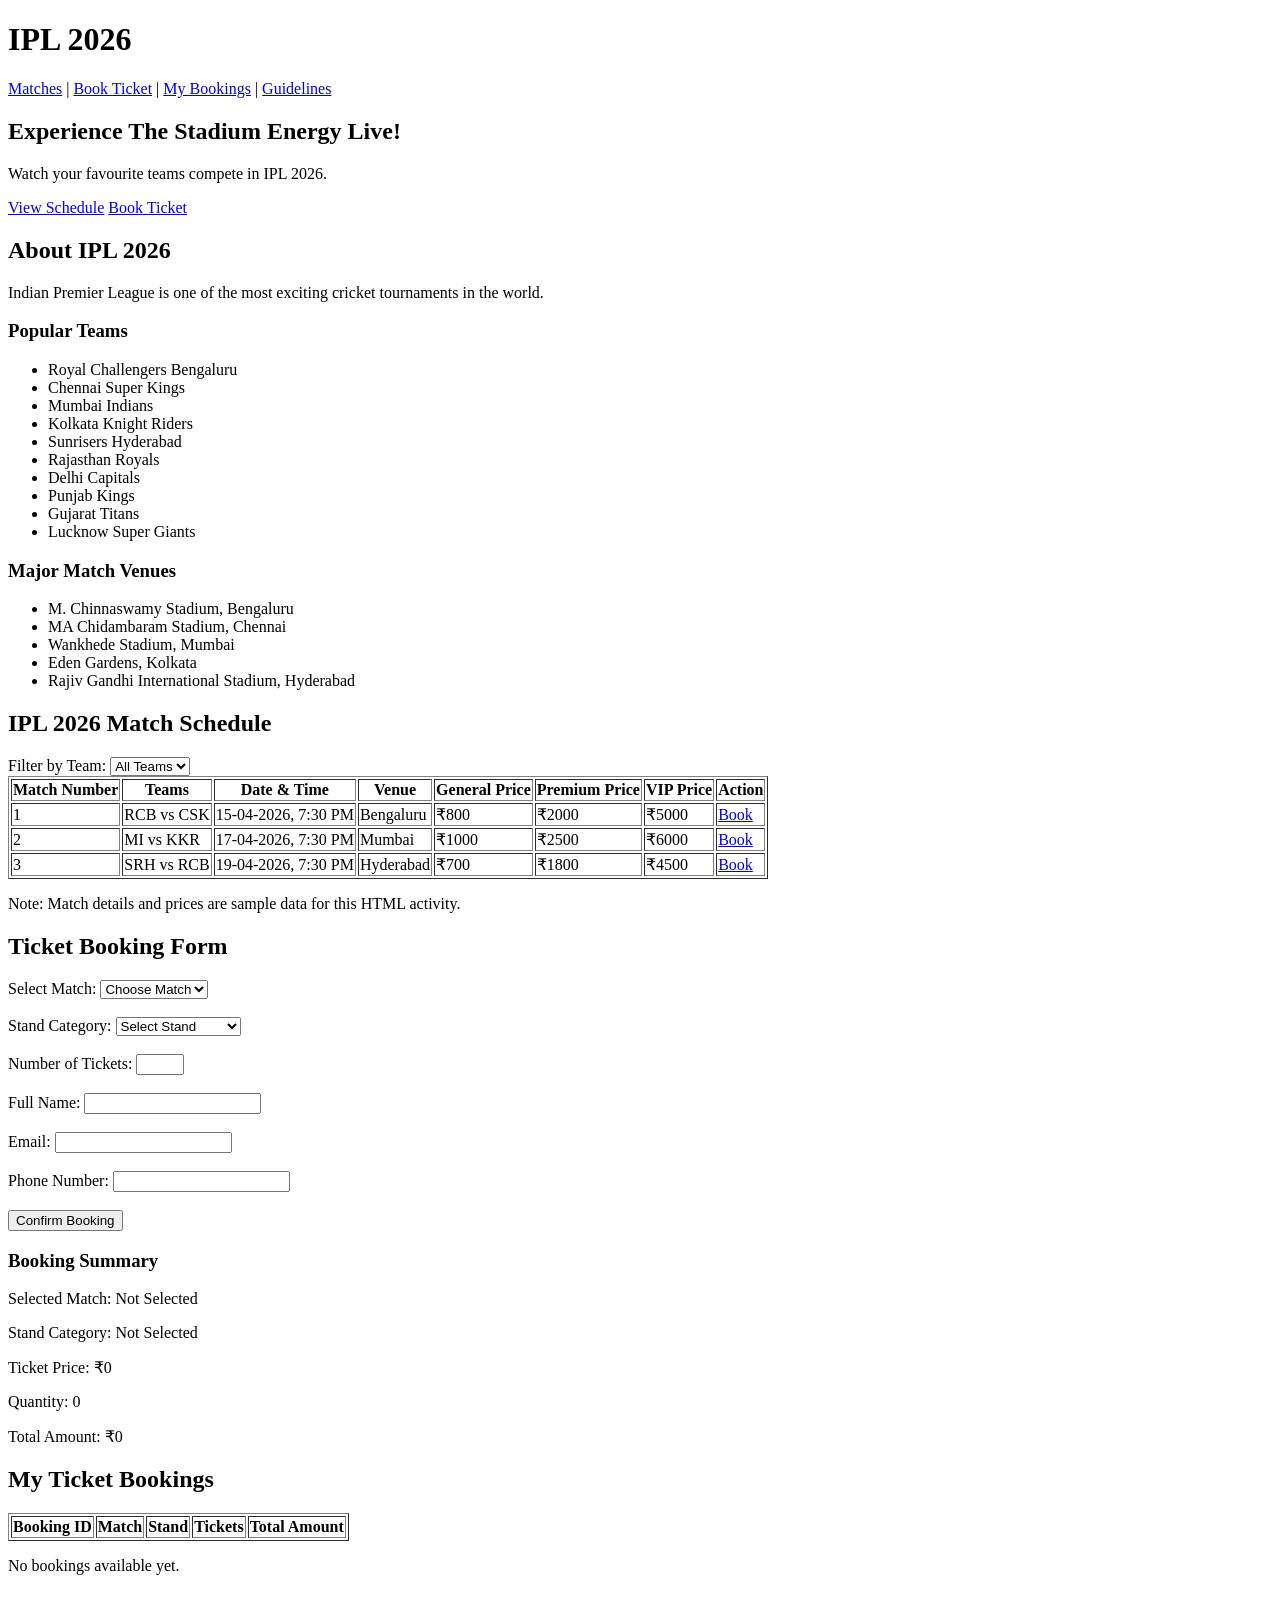
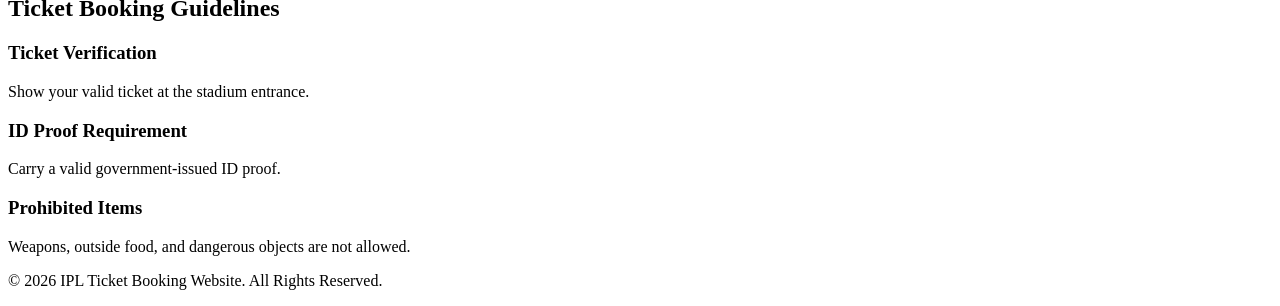
==== index.html @ e8938f7d "Initial commit" ====
<!DOCTYPE html>
<html lang="en">
<head>
    <meta charset="UTF-8">
    <meta name="viewport" content="width=device-width, initial-scale=1.0">
    <title>IPL 2026 Ticket Booking</title>
</head>

<body>

    <!-- Navigation Bar -->
    <header>
        <h1>IPL 2026</h1>
        <nav>
            <a href="#matches">Matches</a> |
            <a href="#booking">Book Ticket</a> |
            <a href="#mybookings">My Bookings</a> |
            <a href="#guidelines">Guidelines</a>
        </nav>
    </header>

    <main>

        <!-- Hero Section -->
        <section id="home">
            <h2>Experience The Stadium Energy Live!</h2>
            <p>Watch your favourite teams compete in IPL 2026.</p>
            <a href="#matches">View Schedule</a>
            <a href="#booking">Book Ticket</a>
        </section>

        <!-- About IPL -->
        <section id="about">
            <h2>About IPL 2026</h2>
            <p>
                Indian Premier League is one of the most exciting
                cricket tournaments in the world.
            </p>

            <h3>Popular Teams</h3>
            <ul>
                <li>Royal Challengers Bengaluru</li>
                <li>Chennai Super Kings</li>
                <li>Mumbai Indians</li>
                <li>Kolkata Knight Riders</li>
                <li>Sunrisers Hyderabad</li>
                <li>Rajasthan Royals</li>
                <li>Delhi Capitals</li>
                <li>Punjab Kings</li>
                <li>Gujarat Titans</li>
                <li>Lucknow Super Giants</li>
            </ul>

            <h3>Major Match Venues</h3>
            <ul>
                <li>M. Chinnaswamy Stadium, Bengaluru</li>
                <li>MA Chidambaram Stadium, Chennai</li>
                <li>Wankhede Stadium, Mumbai</li>
                <li>Eden Gardens, Kolkata</li>
                <li>Rajiv Gandhi International Stadium, Hyderabad</li>
            </ul>
        </section>

        <!-- Match Schedule -->
        <section id="matches">
            <h2>IPL 2026 Match Schedule</h2>

            <label for="teamFilter">Filter by Team:</label>
            <select id="teamFilter">
                <option value="">All Teams</option>
                <option>RCB</option>
                <option>CSK</option>
                <option>MI</option>
                <option>KKR</option>
                <option>SRH</option>
            </select>

            <table border="1">
                <thead>
                    <tr>
                        <th>Match Number</th>
                        <th>Teams</th>
                        <th>Date & Time</th>
                        <th>Venue</th>
                        <th>General Price</th>
                        <th>Premium Price</th>
                        <th>VIP Price</th>
                        <th>Action</th>
                    </tr>
                </thead>

                <tbody>
                    <tr>
                        <td>1</td>
                        <td>RCB vs CSK</td>
                        <td>15-04-2026, 7:30 PM</td>
                        <td>Bengaluru</td>
                        <td>₹800</td>
                        <td>₹2000</td>
                        <td>₹5000</td>
                        <td><a href="#booking">Book</a></td>
                    </tr>

                    <tr>
                        <td>2</td>
                        <td>MI vs KKR</td>
                        <td>17-04-2026, 7:30 PM</td>
                        <td>Mumbai</td>
                        <td>₹1000</td>
                        <td>₹2500</td>
                        <td>₹6000</td>
                        <td><a href="#booking">Book</a></td>
                    </tr>

                    <tr>
                        <td>3</td>
                        <td>SRH vs RCB</td>
                        <td>19-04-2026, 7:30 PM</td>
                        <td>Hyderabad</td>
                        <td>₹700</td>
                        <td>₹1800</td>
                        <td>₹4500</td>
                        <td><a href="#booking">Book</a></td>
                    </tr>
                </tbody>
            </table>

            <p>Note: Match details and prices are sample data for this HTML activity.</p>
        </section>

        <!-- Ticket Booking -->
        <section id="booking">
            <h2>Ticket Booking Form</h2>

            <form action="#" method="post">

                <label for="match">Select Match:</label>
                <select id="match" name="match" required>
                    <option value="">Choose Match</option>
                    <option>RCB vs CSK</option>
                    <option>MI vs KKR</option>
                    <option>SRH vs RCB</option>
                </select>
                <br><br>

                <label for="stand">Stand Category:</label>
                <select id="stand" name="stand" required>
                    <option value="">Select Stand</option>
                    <option>General - ₹800</option>
                    <option>Premium - ₹2000</option>
                    <option>VIP - ₹5000</option>
                </select>
                <br><br>

                <label for="quantity">Number of Tickets:</label>
                <input type="number" id="quantity" name="quantity"
                       min="1" max="10" required>
                <br><br>

                <label for="name">Full Name:</label>
                <input type="text" id="name" name="name" required>
                <br><br>

                <label for="email">Email:</label>
                <input type="email" id="email" name="email" required>
                <br><br>

                <label for="phone">Phone Number:</label>
                <input type="tel" id="phone" name="phone"
                       pattern="[0-9]{10}" required>
                <br><br>

                <button type="submit">Confirm Booking</button>
            </form>

            <!-- Booking Summary -->
            <aside>
                <h3>Booking Summary</h3>
                <p>Selected Match: Not Selected</p>
                <p>Stand Category: Not Selected</p>
                <p>Ticket Price: ₹0</p>
                <p>Quantity: 0</p>
                <p>Total Amount: ₹0</p>
            </aside>
        </section>

        <!-- My Bookings -->
        <section id="mybookings">
            <h2>My Ticket Bookings</h2>

            <table border="1">
                <thead>
                    <tr>
                        <th>Booking ID</th>
                        <th>Match</th>
                        <th>Stand</th>
                        <th>Tickets</th>
                        <th>Total Amount</th>
                    </tr>
                </thead>

                <tbody>
                    <!-- Future booking records -->
                </tbody>
            </table>

            <p>No bookings available yet.</p>
        </section>

        <!-- Guidelines -->
        <section id="guidelines">
            <h2>Ticket Booking Guidelines</h2>

            <article>
                <h3>Ticket Verification</h3>
                <p>Show your valid ticket at the stadium entrance.</p>
            </article>

            <article>
                <h3>ID Proof Requirement</h3>
                <p>Carry a valid government-issued ID proof.</p>
            </article>

            <article>
                <h3>Prohibited Items</h3>
                <p>Weapons, outside food, and dangerous objects are not allowed.</p>
            </article>
        </section>

    </main>

    <!-- Footer -->
    <footer>
        <p>&copy; 2026 IPL Ticket Booking Website. All Rights Reserved.</p>
    </footer>

</body>
</html>
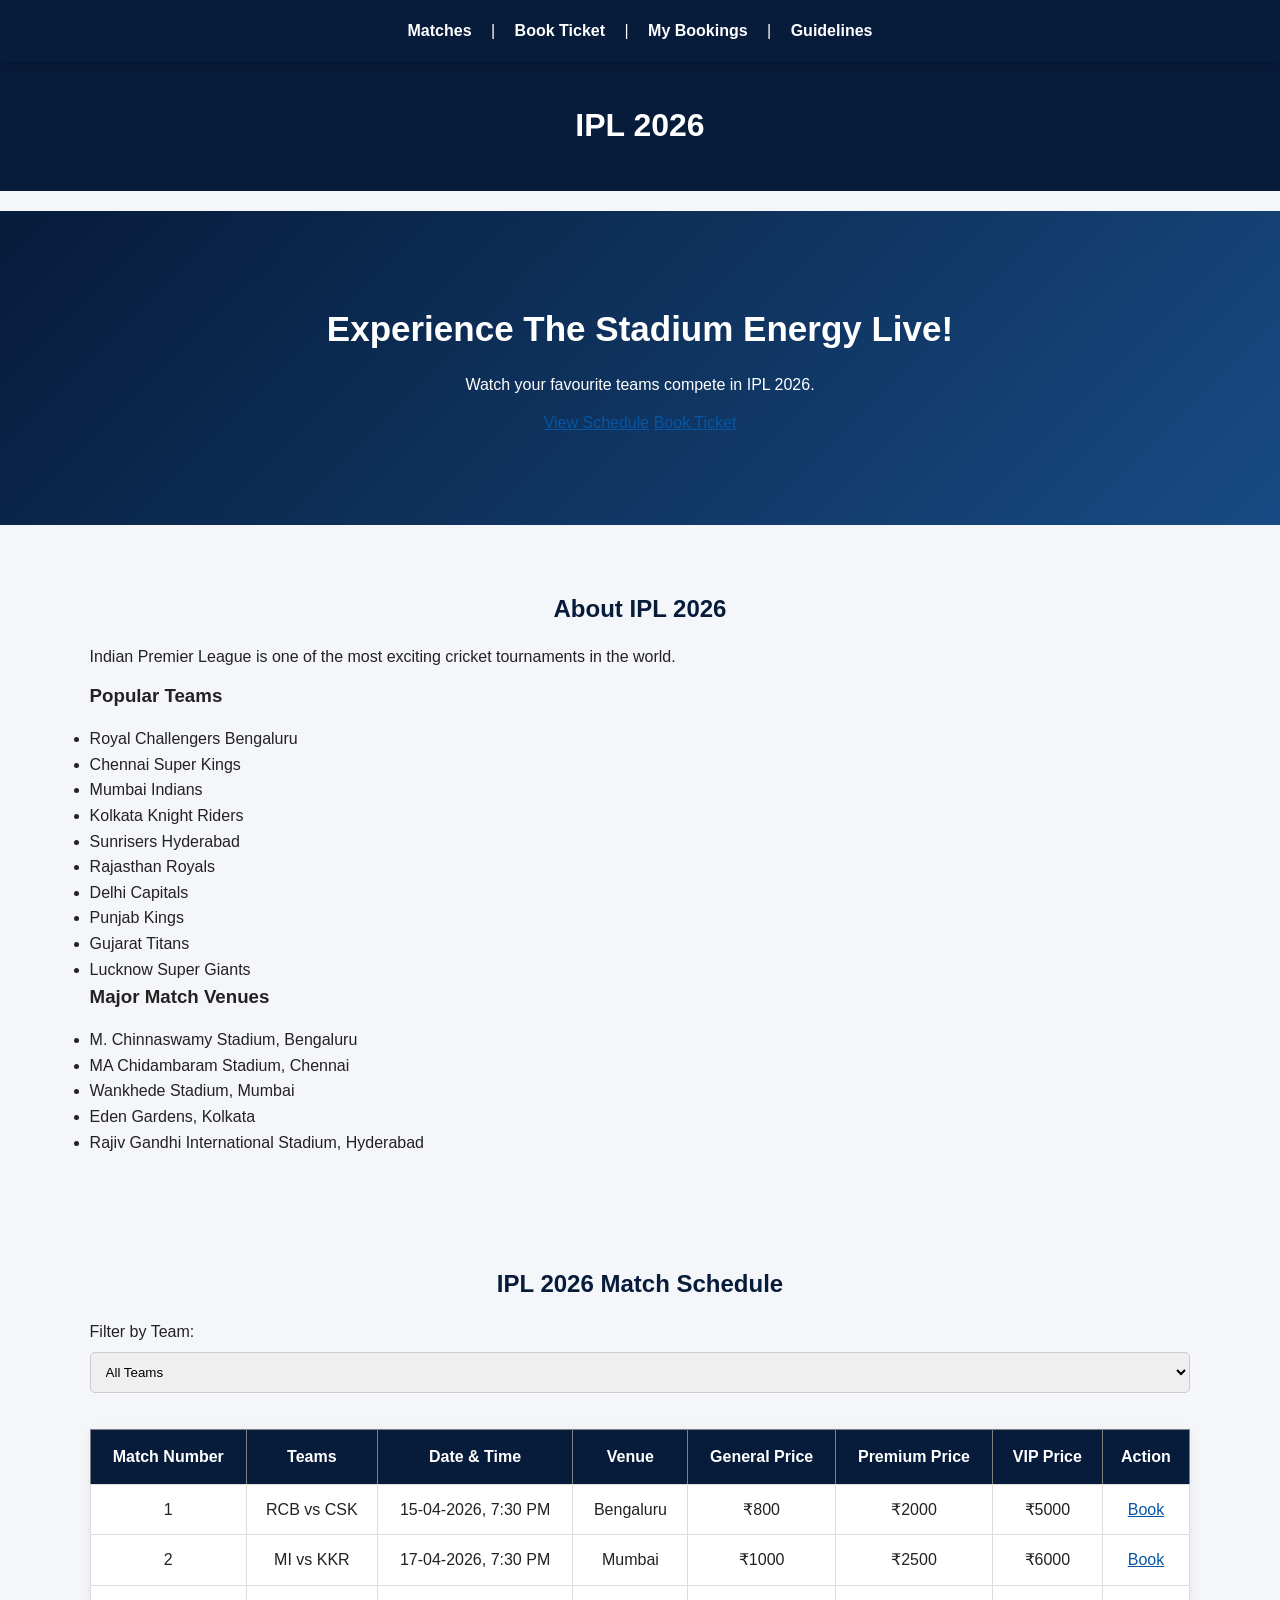
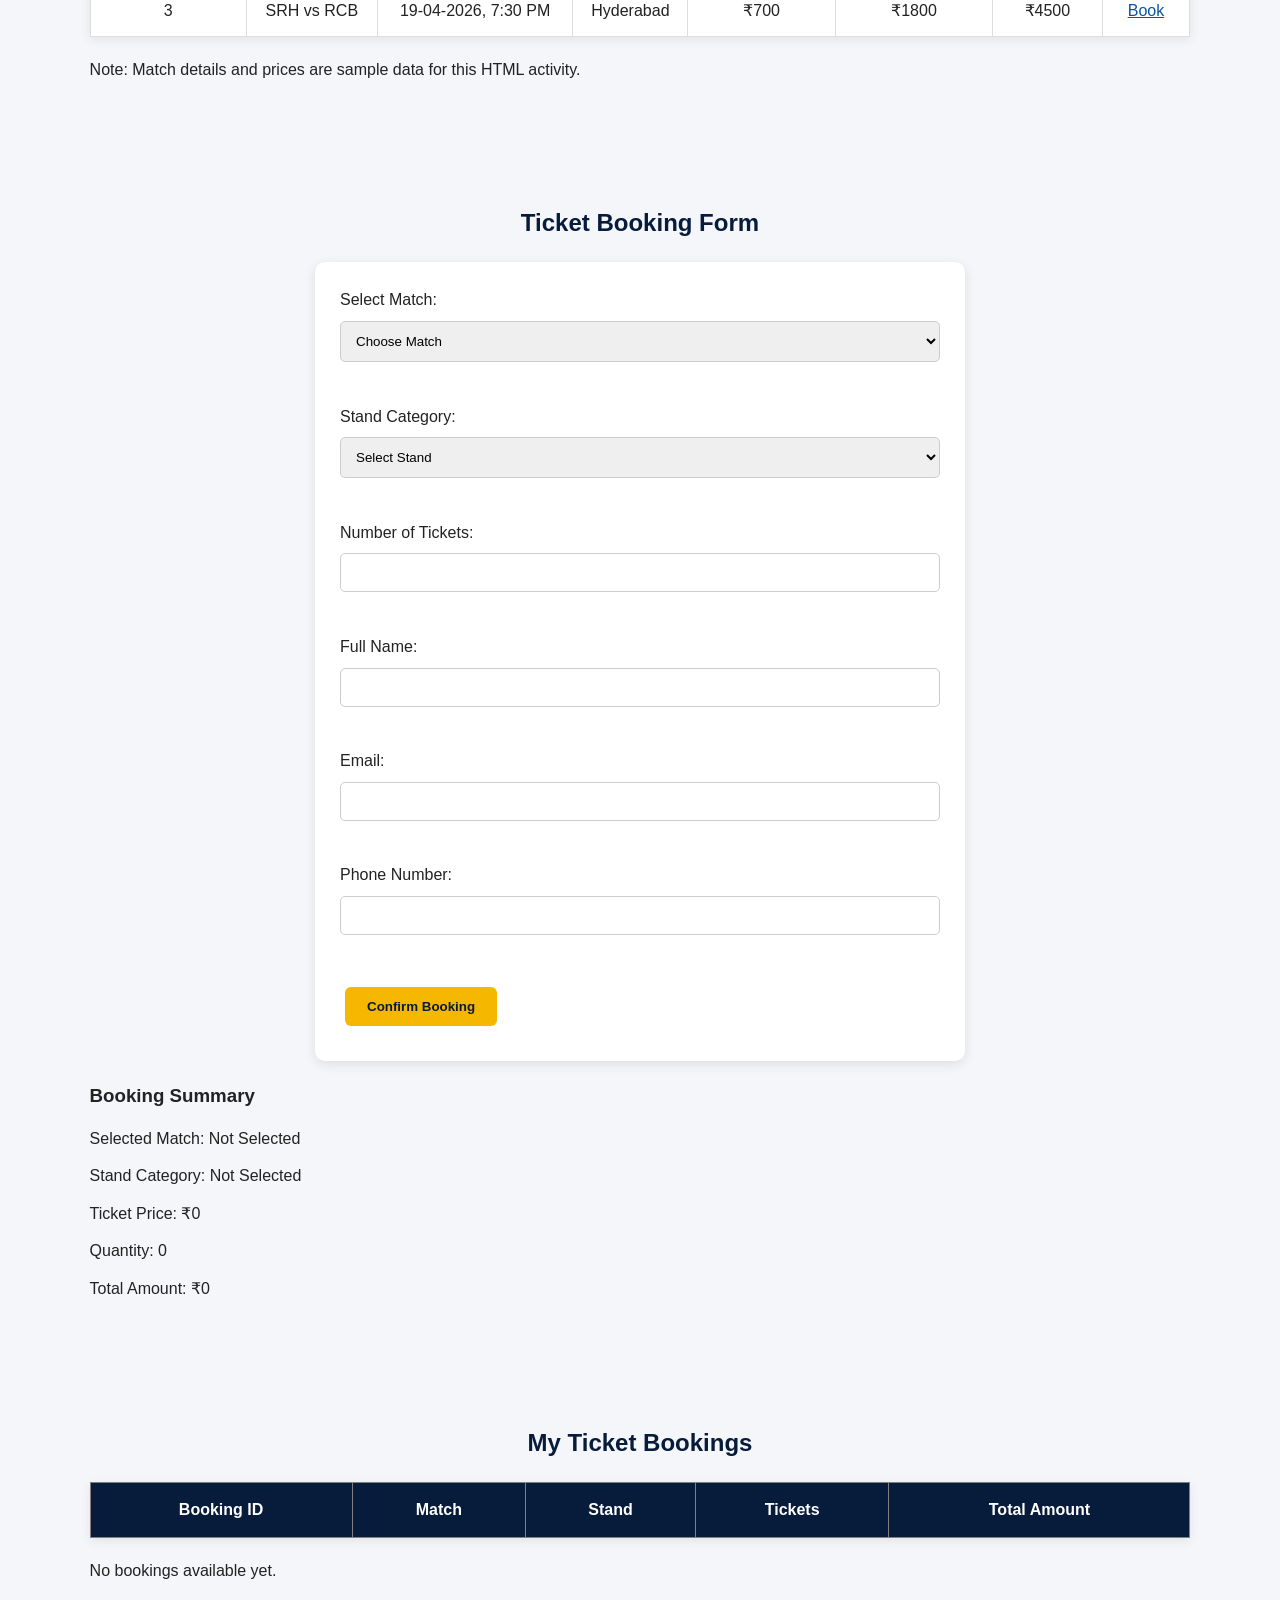
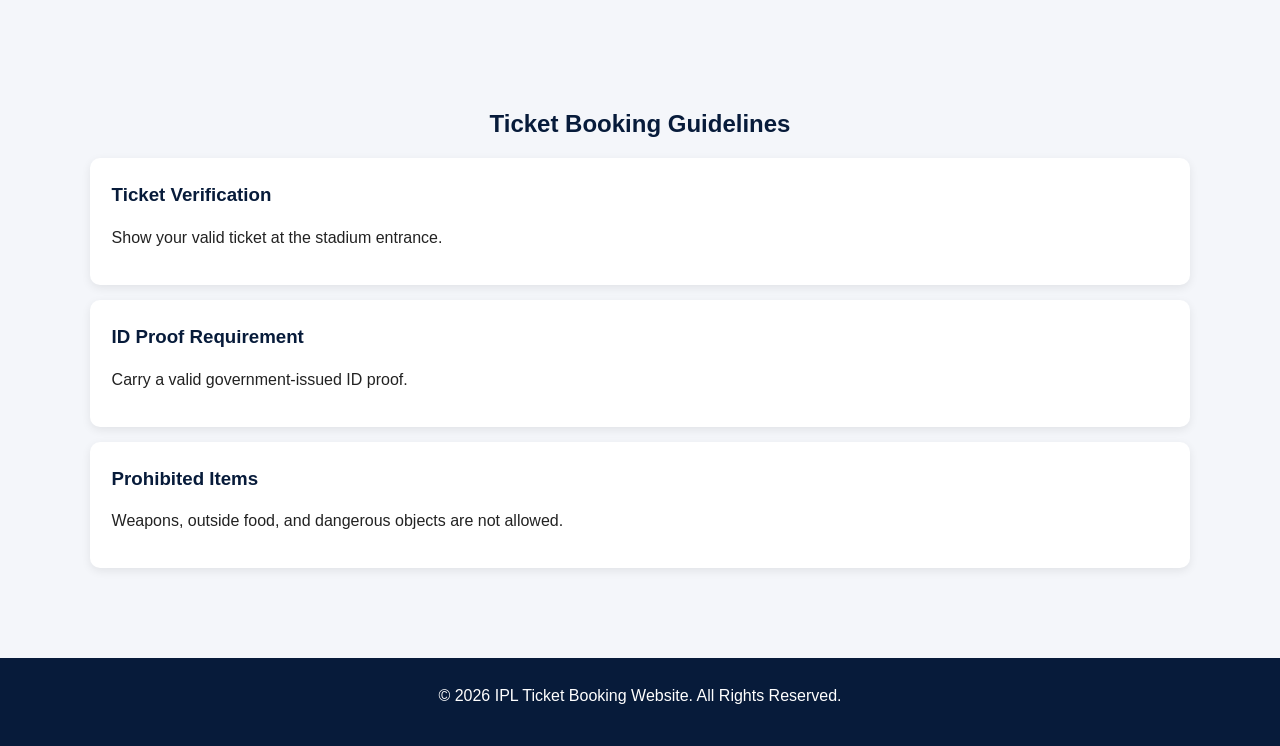
==== commit b7d42260: "Updated IPL ticket booking website" ====
--- a/index.html
+++ b/index.html
@@ -4,9 +4,11 @@
     <meta charset="UTF-8">
     <meta name="viewport" content="width=device-width, initial-scale=1.0">
     <title>IPL 2026 Ticket Booking</title>
+    <link rel="stylesheet" href="styles.css">
 </head>
 
 <body>
+    
 
     <!-- Navigation Bar -->
     <header>
--- a/styles.css
+++ b/styles.css
@@ -0,0 +1,443 @@
+:root {
+    --primary: #071b3a;
+    --accent: #f5b700;
+    --background: #f4f6fa;
+    --text: #222222;
+    --white: #ffffff;
+}
+
+* {
+    margin: 0;
+    padding: 0;
+    box-sizing: border-box;
+}
+
+html {
+    scroll-behavior: smooth;
+    scroll-padding-top: 80px;
+}
+
+body {
+    font-family: Arial, sans-serif;
+    background-color: var(--background);
+    color: var(--text);
+    line-height: 1.6;
+}
+
+/* Navigation bar */
+nav {
+    position: fixed;
+    top: 0;
+    left: 0;
+    width: 100%;
+    background-color: var(--primary);
+    padding: 18px;
+    text-align: center;
+    z-index: 1000;
+    box-shadow: 0 3px 10px rgba(0, 0, 0, 0.2);
+}
+
+nav a {
+    color: var(--white);
+    text-decoration: none;
+    margin: 0 15px;
+    font-weight: bold;
+}
+
+nav a:hover {
+    color: var(--accent);
+}
+
+/* Header */
+header {
+    background-color: var(--primary);
+    color: var(--white);
+    text-align: center;
+    padding: 100px 20px 25px;
+}
+
+/* Main sections */
+section {
+    padding: 45px 7%;
+    margin: 20px auto;
+}
+
+h1, h2, h3 {
+    margin-bottom: 15px;
+}
+
+h2 {
+    color: var(--primary);
+    text-align: center;
+}
+
+p {
+    margin-bottom: 12px;
+}
+
+/* Hero banner */
+section:first-of-type {
+    background: linear-gradient(135deg, #071b3a, #174b83);
+    color: var(--white);
+    text-align: center;
+    padding: 90px 20px;
+}
+
+section:first-of-type h1,
+section:first-of-type h2 {
+    color: var(--white);
+    font-size: 35px;
+}
+
+/* Buttons */
+button {
+    background-color: var(--accent);
+    color: var(--primary);
+    border: none;
+    padding: 12px 22px;
+    margin: 10px 5px;
+    border-radius: 6px;
+    cursor: pointer;
+    font-weight: bold;
+}
+
+button:hover {
+    background-color: #e09f00;
+}
+
+a {
+    color: #0756a3;
+}
+
+a:hover {
+    color: #d18b00;
+}
+
+/* Tables */
+table {
+    width: 100%;
+    border-collapse: collapse;
+    margin: 20px 0;
+    background-color: var(--white);
+    box-shadow: 0 3px 10px rgba(0, 0, 0, 0.08);
+}
+
+th {
+    background-color: var(--primary);
+    color: var(--white);
+    padding: 14px;
+}
+
+td {
+    padding: 12px;
+    text-align: center;
+    border: 1px solid #dddddd;
+}
+
+tr:hover {
+    background-color: #fff4d0;
+}
+
+/* Forms */
+form {
+    background-color: var(--white);
+    padding: 25px;
+    border-radius: 10px;
+    max-width: 650px;
+    margin: 20px auto;
+    box-shadow: 0 3px 12px rgba(0, 0, 0, 0.1);
+}
+
+fieldset {
+    border: 1px solid #cccccc;
+    border-radius: 8px;
+    padding: 20px;
+}
+
+legend {
+    color: var(--primary);
+    font-weight: bold;
+    padding: 5px;
+}
+
+input, select {
+    width: 100%;
+    padding: 11px;
+    margin: 8px 0 16px;
+    border: 1px solid #cccccc;
+    border-radius: 5px;
+}
+
+/* Cards and articles */
+article {
+    background-color: var(--white);
+    padding: 22px;
+    margin: 15px 0;
+    border-radius: 10px;
+    box-shadow: 0 3px 10px rgba(0, 0, 0, 0.08);
+}
+
+article h3 {
+    color: var(--primary);
+}
+
+/* Footer */
+footer {
+    background-color: var(--primary);
+    color: var(--white);
+    text-align: center;
+    padding: 25px;
+    margin-top: 30px;
+}
+
+/* Mobile responsive design */
+@media (max-width: 768px) {
+    nav {
+        padding: 12px 5px;
+    }
+
+    nav a {
+        display: inline-block;
+        margin: 5px;
+        font-size: 13px;
+    }
+
+    section {
+        padding: 30px 5%;
+    }
+
+    table {
+        font-size: 12px;
+    }
+
+    th, td {
+        padding: 7px;
+    }
+
+    section:first-of-type h1,
+    section:first-of-type h2 {
+        font-size: 25px;
+    }
+}
+
+/* IPL ticket booking page */
+.booking-page {
+    min-height: 100vh;
+    background: #ffffff;
+}
+
+.booking-header {
+    height: 76px;
+    margin: 0;
+    padding: 0 86px;
+    display: flex;
+    align-items: center;
+    justify-content: space-between;
+    background: linear-gradient(90deg, #111e47 0%, #2a2452 58%, #722c54 100%);
+    color: #ffffff;
+}
+
+.booking-header h1 {
+    margin: 0;
+    font-size: 19px;
+    line-height: 1;
+}
+
+.booking-header nav {
+    position: static;
+    width: auto;
+    padding: 0;
+    background: none;
+    box-shadow: none;
+    display: flex;
+    align-items: center;
+    gap: 30px;
+}
+
+.booking-header nav a {
+    margin: 0;
+    font-size: 14px;
+}
+
+.booking-header nav a.active {
+    color: #ffffff;
+}
+
+.booking-layout {
+    width: 1024px;
+    max-width: calc(100% - 40px);
+    margin: 0 auto;
+    padding: 30px 0 60px;
+    display: grid;
+    grid-template-columns: 520px 468px;
+    gap: 36px;
+    align-items: start;
+}
+
+.booking-card,
+.summary-card {
+    border: 1px solid #eeeeee;
+    border-radius: 4px;
+    background: #ffffff;
+    box-shadow: 0 1px 5px rgba(0, 0, 0, 0.04);
+}
+
+.booking-page .booking-card {
+    margin: 0;
+    padding: 0;
+    background: #ffffff;
+    color: var(--text);
+    text-align: left;
+}
+
+.booking-card form {
+    max-width: none;
+    margin: 0;
+    padding: 18px 25px 12px;
+    border-radius: 4px;
+    box-shadow: none;
+}
+
+.booking-card .filter-team {
+    margin-bottom: 20px;
+}
+
+.booking-card label,
+.booking-card .filter-team label {
+    display: block;
+    margin: 0 0 3px;
+    color: #6a2c91;
+    font-size: 13px;
+    font-weight: 700;
+}
+
+.booking-card h3 {
+    margin: 0 0 10px;
+    color: #6a2c91;
+    font-size: 13px;
+}
+
+.booking-card input,
+.booking-card select {
+    height: 35px;
+    margin: 0 0 12px;
+    padding: 6px 10px;
+    border: 1px solid #bfc4cb;
+    border-radius: 4px;
+    color: #333333;
+    background: #ffffff;
+    font-size: 14px;
+}
+
+.booking-card input:focus,
+.booking-card select:focus {
+    outline: none;
+    border-color: #7f4c96;
+}
+
+.booking-card .book-button,
+.booking-card .reset-button {
+    width: 100%;
+    height: 42px;
+    margin: 2px 0 0;
+    border-radius: 4px;
+    border: 0;
+    background: #ef4a00;
+    color: #ffffff;
+    font-size: 13px;
+}
+
+.booking-card .reset-button {
+    height: 34px;
+    background: transparent;
+    color: #171717;
+    font-weight: 700;
+}
+
+.summary-card {
+    margin-top: 0;
+    padding: 17px 14px 20px;
+    border-left: 4px solid #ef4a00;
+    min-height: 230px;
+}
+
+.summary-card h2 {
+    margin: 0 0 12px;
+    padding-bottom: 5px;
+    border-bottom: 1px solid #ededed;
+    text-align: left;
+    color: #6a2c91;
+    font-size: 16px;
+}
+
+.summary-card dl {
+    margin: 0;
+}
+
+.summary-card dl div {
+    display: flex;
+    margin: 0 0 9px;
+    font-size: 13px;
+}
+
+.summary-card dt {
+    width: 102px;
+    color: #6a2c91;
+}
+
+.summary-card dd {
+    margin: 0;
+    color: #777777;
+}
+
+.sr-only {
+    position: absolute;
+    width: 1px;
+    height: 1px;
+    padding: 0;
+    margin: -1px;
+    overflow: hidden;
+    clip: rect(0, 0, 0, 0);
+    white-space: nowrap;
+    border: 0;
+}
+
+@media (max-width: 900px) {
+    .booking-header {
+        height: auto;
+        min-height: 76px;
+        padding: 12px 20px;
+    }
+
+    .booking-layout {
+        grid-template-columns: 1fr;
+        max-width: calc(100% - 30px);
+    }
+
+    .summary-card {
+        margin-top: 0;
+    }
+}
+
+@media (max-width: 600px) {
+    .booking-header {
+        display: block;
+    }
+
+    .booking-header h1 {
+        padding: 8px 0 14px;
+    }
+
+    .booking-header nav {
+        justify-content: space-between;
+        gap: 8px;
+    }
+
+    .booking-header nav a {
+        font-size: 12px;
+    }
+
+    .booking-layout {
+        padding-top: 18px;
+    }
+}
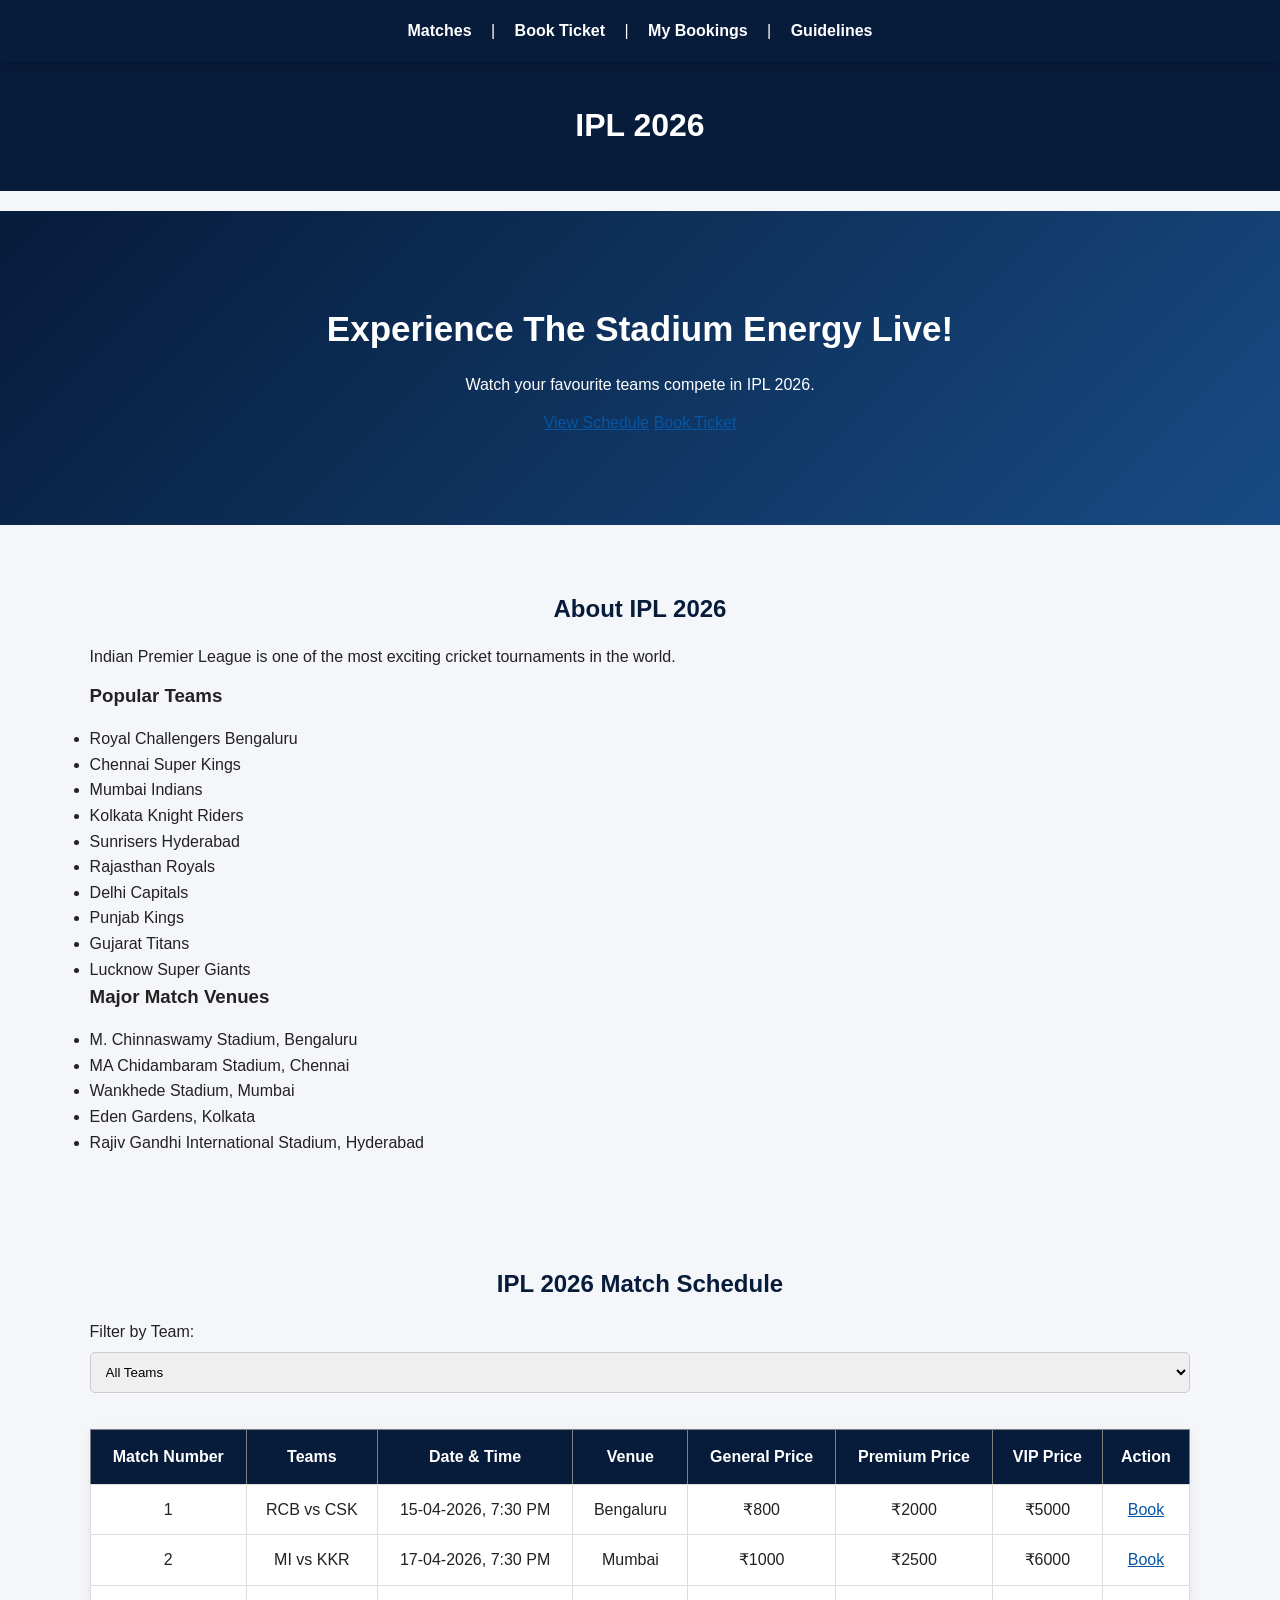
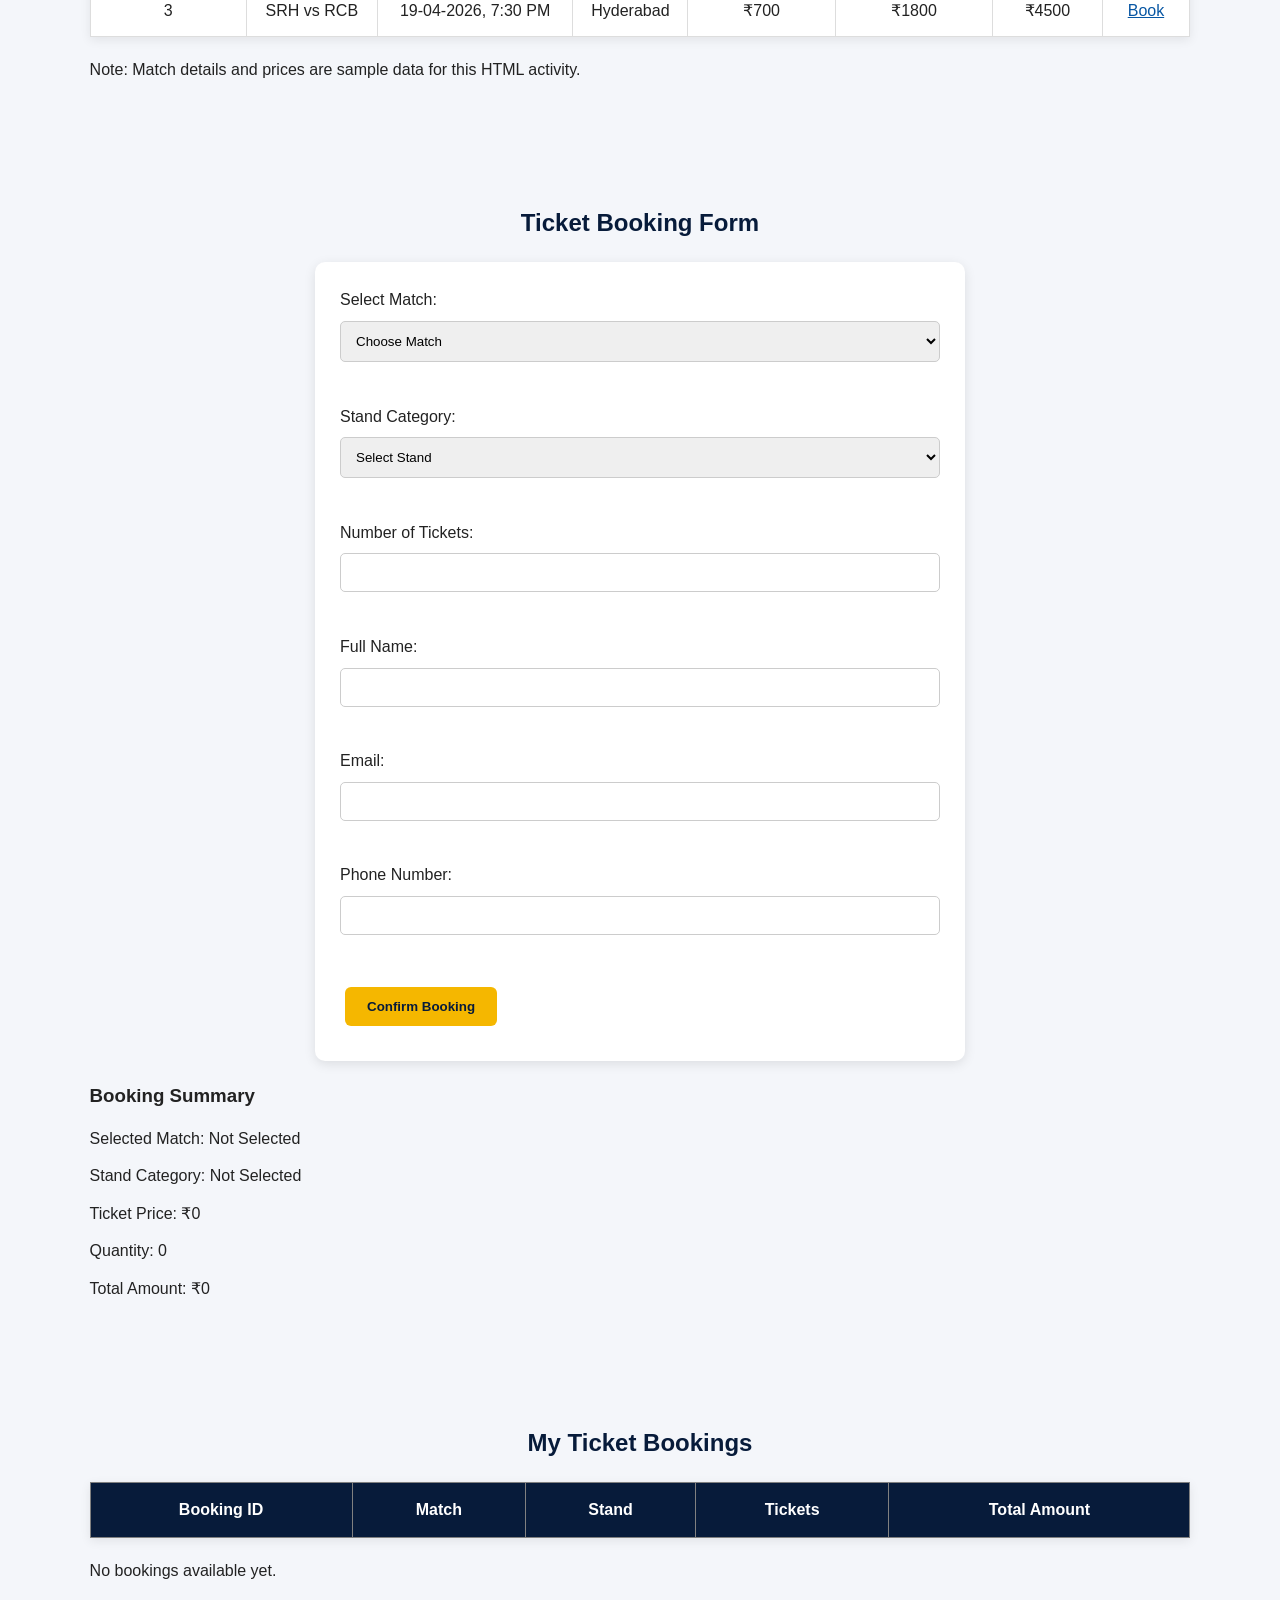
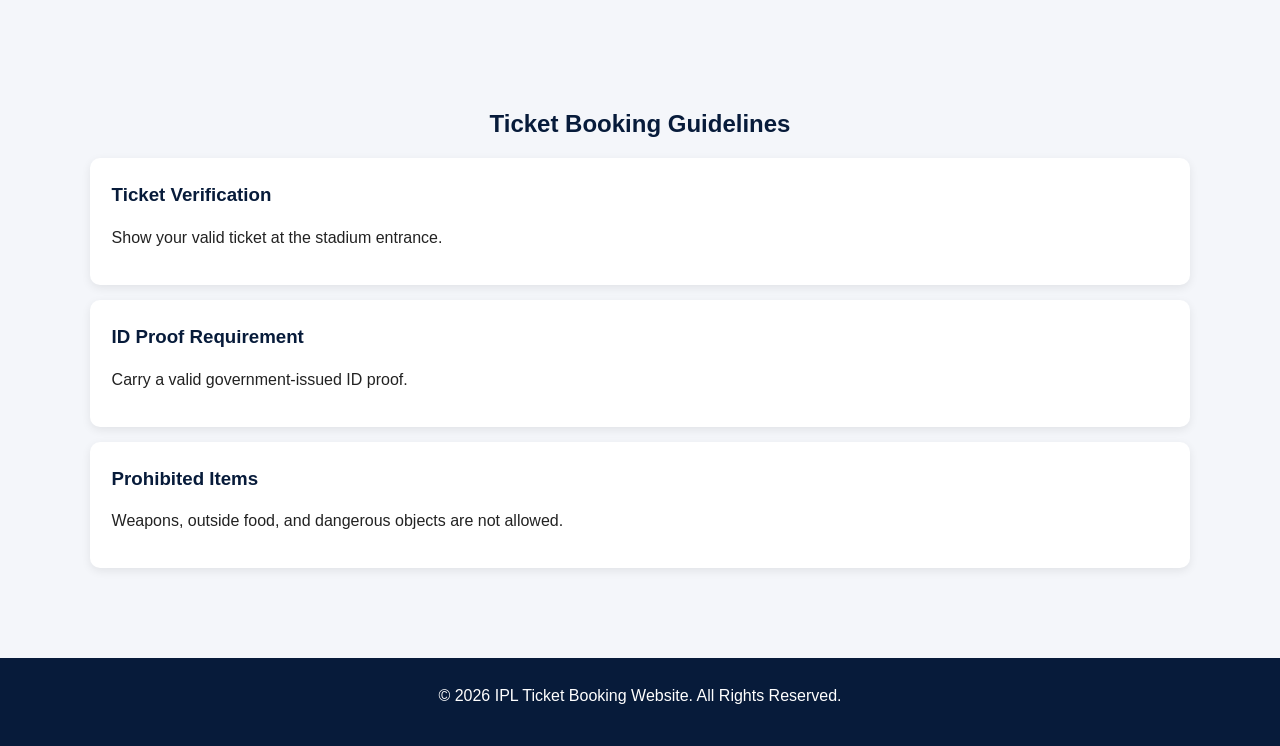
==== commit ea2a05e8: "Completed Activity 7 - Live Ticket Price Calculation" ====
--- a/index.html
+++ b/index.html
@@ -5,6 +5,7 @@
     <meta name="viewport" content="width=device-width, initial-scale=1.0">
     <title>IPL 2026 Ticket Booking</title>
     <link rel="stylesheet" href="styles.css">
+    <script src="app.js" defer></script>
 </head>
 
 <body>
@@ -139,19 +140,22 @@
                 <label for="match">Select Match:</label>
                 <select id="match" name="match" required>
                     <option value="">Choose Match</option>
-                    <option>RCB vs CSK</option>
-                    <option>MI vs KKR</option>
-                    <option>SRH vs RCB</option>
-                </select>
+                    <option value="RCB vs CSK">RCB vs CSK</option>
+                    <option value="MI vs KKR">MI vs KKR</option>
+                    <option value="SRH vs RCB">SRH vs RCB</option>
+                    </select>
+
+    
                 <br><br>
 
                 <label for="stand">Stand Category:</label>
                 <select id="stand" name="stand" required>
                     <option value="">Select Stand</option>
-                    <option>General - ₹800</option>
-                    <option>Premium - ₹2000</option>
-                    <option>VIP - ₹5000</option>
-                </select>
+                    <option value="general">General</option>
+                    <option value="premium">Premium</option>
+                    <option value="vip">VIP</option>
+                    </select>
+
                 <br><br>
 
                 <label for="quantity">Number of Tickets:</label>
@@ -172,20 +176,24 @@
                        pattern="[0-9]{10}" required>
                 <br><br>
 
-                <button type="submit">Confirm Booking</button>
-            </form>
-
-            <!-- Booking Summary -->
-            <aside>
-                <h3>Booking Summary</h3>
-                <p>Selected Match: Not Selected</p>
-                <p>Stand Category: Not Selected</p>
-                <p>Ticket Price: ₹0</p>
-                <p>Quantity: 0</p>
-                <p>Total Amount: ₹0</p>
-            </aside>
-        </section>
-
+                
+            <button type="submit">Confirm Booking</button>
+        </form>
+
+        <!-- Booking Summary -->
+        <aside id="bookingSummary">
+            <h3>Booking Summary</h3>
+
+            <p>Selected Match: <span id="summaryMatch">Not Selected</span></p>
+            <p>Stand Category: <span id="summaryStand">Not Selected</span></p>
+            <p>Ticket Price: <span id="summaryPrice">₹0</span></p>
+            <p>Quantity: <span id="summaryQuantity">0</span></p>
+            <p>Total Amount: <span id="summaryTotal">₹0</span></p>
+        </aside>
+
+    </section>
+
+        
         <!-- My Bookings -->
         <section id="mybookings">
             <h2>My Ticket Bookings</h2>
--- a/styles.css
+++ b/styles.css
@@ -221,6 +221,10 @@
 }
 
 /* IPL ticket booking page */
+.booking-page [hidden] {
+    display: none !important;
+}
+
 .booking-page {
     min-height: 100vh;
     background: #ffffff;
@@ -440,4 +444,109 @@
     .booking-layout {
         padding-top: 18px;
     }
-}+}
+
+.booking-confirmation {
+    width: 560px;
+    max-width: calc(100% - 30px);
+    margin: 45px auto;
+    padding: 35px 40px;
+    border: 1px solid #eeeeee;
+    border-top: 4px solid #ef4a00;
+    border-radius: 6px;
+    background: #ffffff;
+    box-shadow: 0 4px 16px rgba(0, 0, 0, 0.08);
+    text-align: center;
+}
+
+.confirmation-icon {
+    width: 64px;
+    height: 64px;
+    margin: 0 auto 14px;
+    border-radius: 50%;
+    background: #168a52;
+    color: #ffffff;
+    font-size: 38px;
+    line-height: 64px;
+}
+
+.booking-confirmation h2 {
+    margin: 0 0 8px;
+    color: #6a2c91;
+}
+
+.booking-confirmation > p {
+    color: #666666;
+}
+
+.booking-confirmation dl {
+    margin: 24px 0;
+    border-top: 1px solid #eeeeee;
+    text-align: left;
+}
+
+.booking-confirmation dl div {
+    display: flex;
+    justify-content: space-between;
+    gap: 20px;
+    padding: 8px 0;
+    border-bottom: 1px solid #eeeeee;
+}
+
+.booking-confirmation dt {
+    color: #6a2c91;
+    font-weight: 700;
+}
+
+.booking-confirmation dd {
+    margin: 0;
+    text-align: right;
+}
+
+.confirmation-actions {
+    display: flex;
+    justify-content: center;
+    gap: 12px;
+}
+
+.confirmation-button,
+.confirmation-secondary {
+    min-width: 150px;
+    padding: 11px 16px;
+    border-radius: 4px;
+    background: #ef4a00;
+    color: #ffffff !important;
+    font-weight: 700;
+    text-decoration: none;
+}
+
+.confirmation-secondary {
+    border: 1px solid #6a2c91;
+    background: #ffffff;
+    color: #6a2c91 !important;
+}
+
+
+/* ===================================
+   ACTIVITY 5 - TOAST NOTIFICATION
+=================================== */
+
+#toast {
+    position: fixed;
+    bottom: 30px;
+    right: 30px;
+    background-color: #222;
+    color: white;
+    padding: 15px 25px;
+    border-radius: 8px;
+    font-size: 16px;
+    z-index: 9999;
+    visibility: hidden;
+    opacity: 0;
+    transition: opacity 0.4s ease;
+}
+
+#toast.show {
+    visibility: visible;
+    opacity: 1;
+}
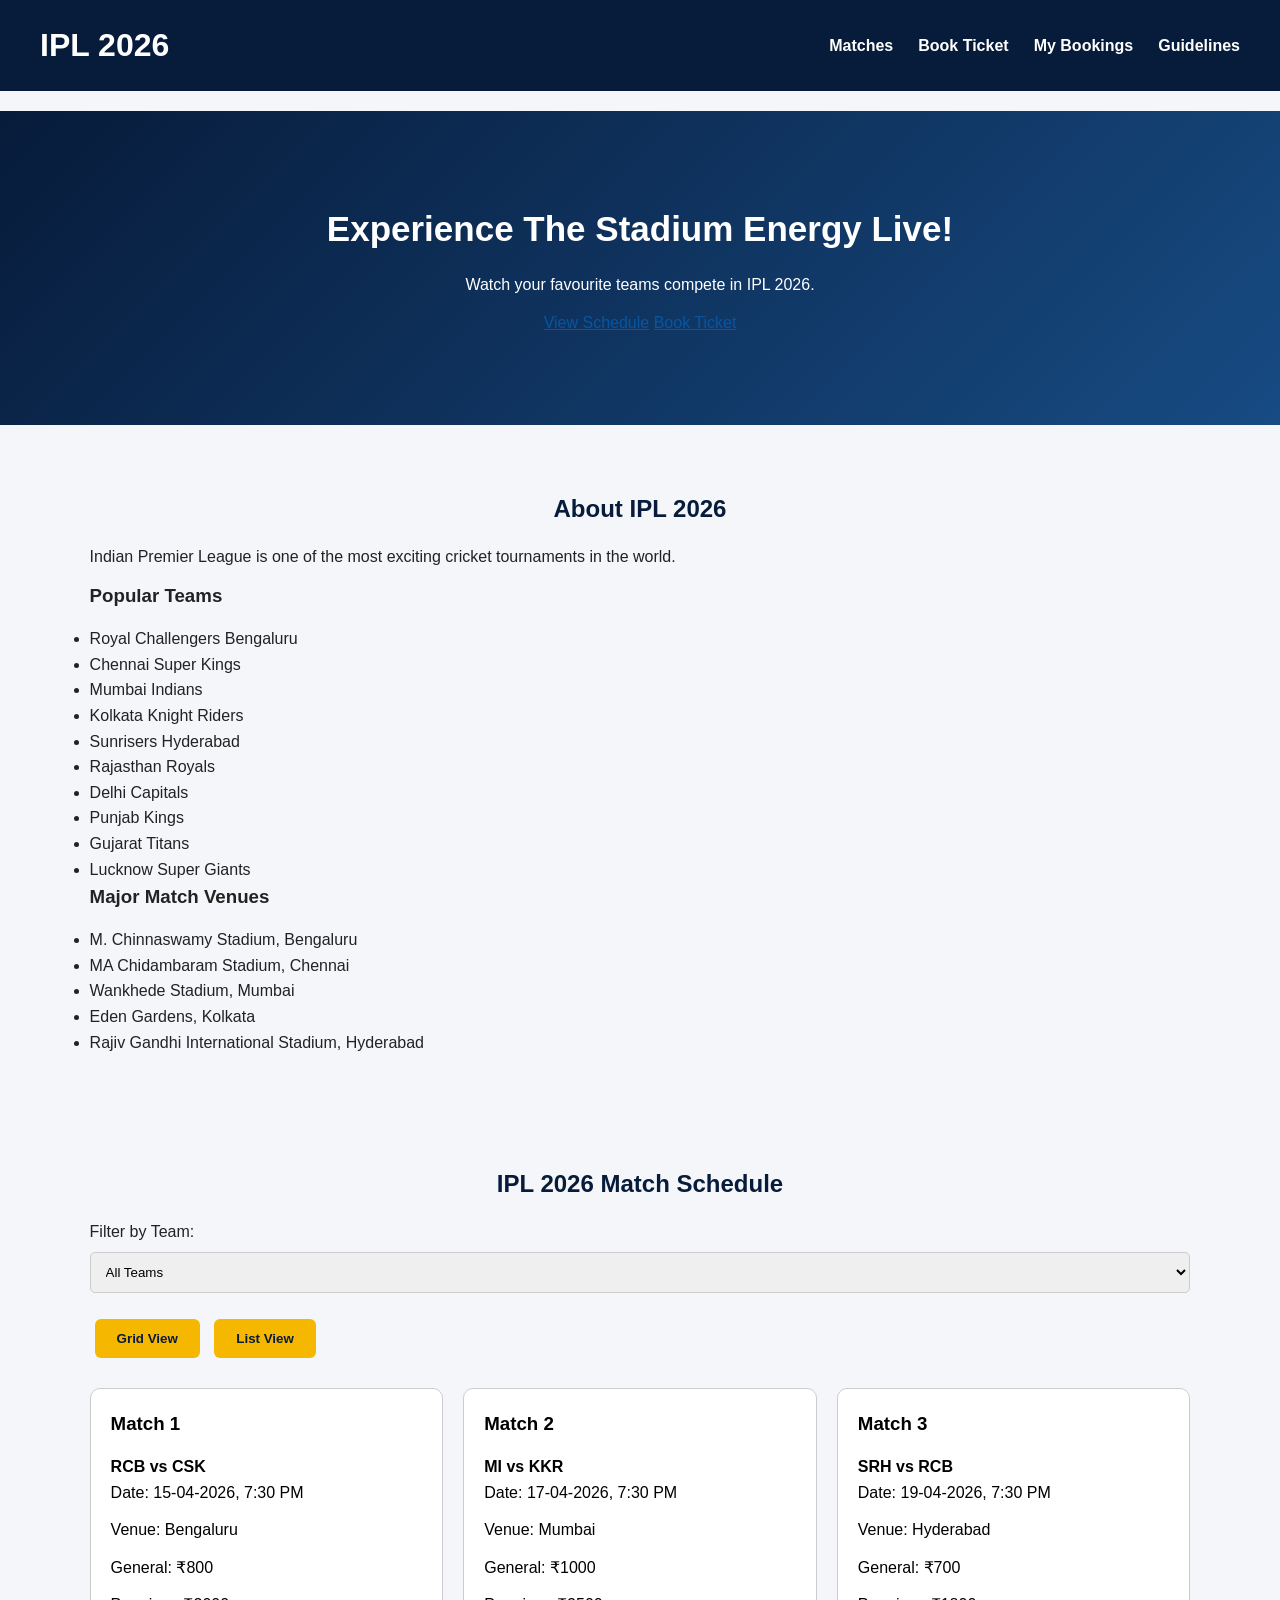
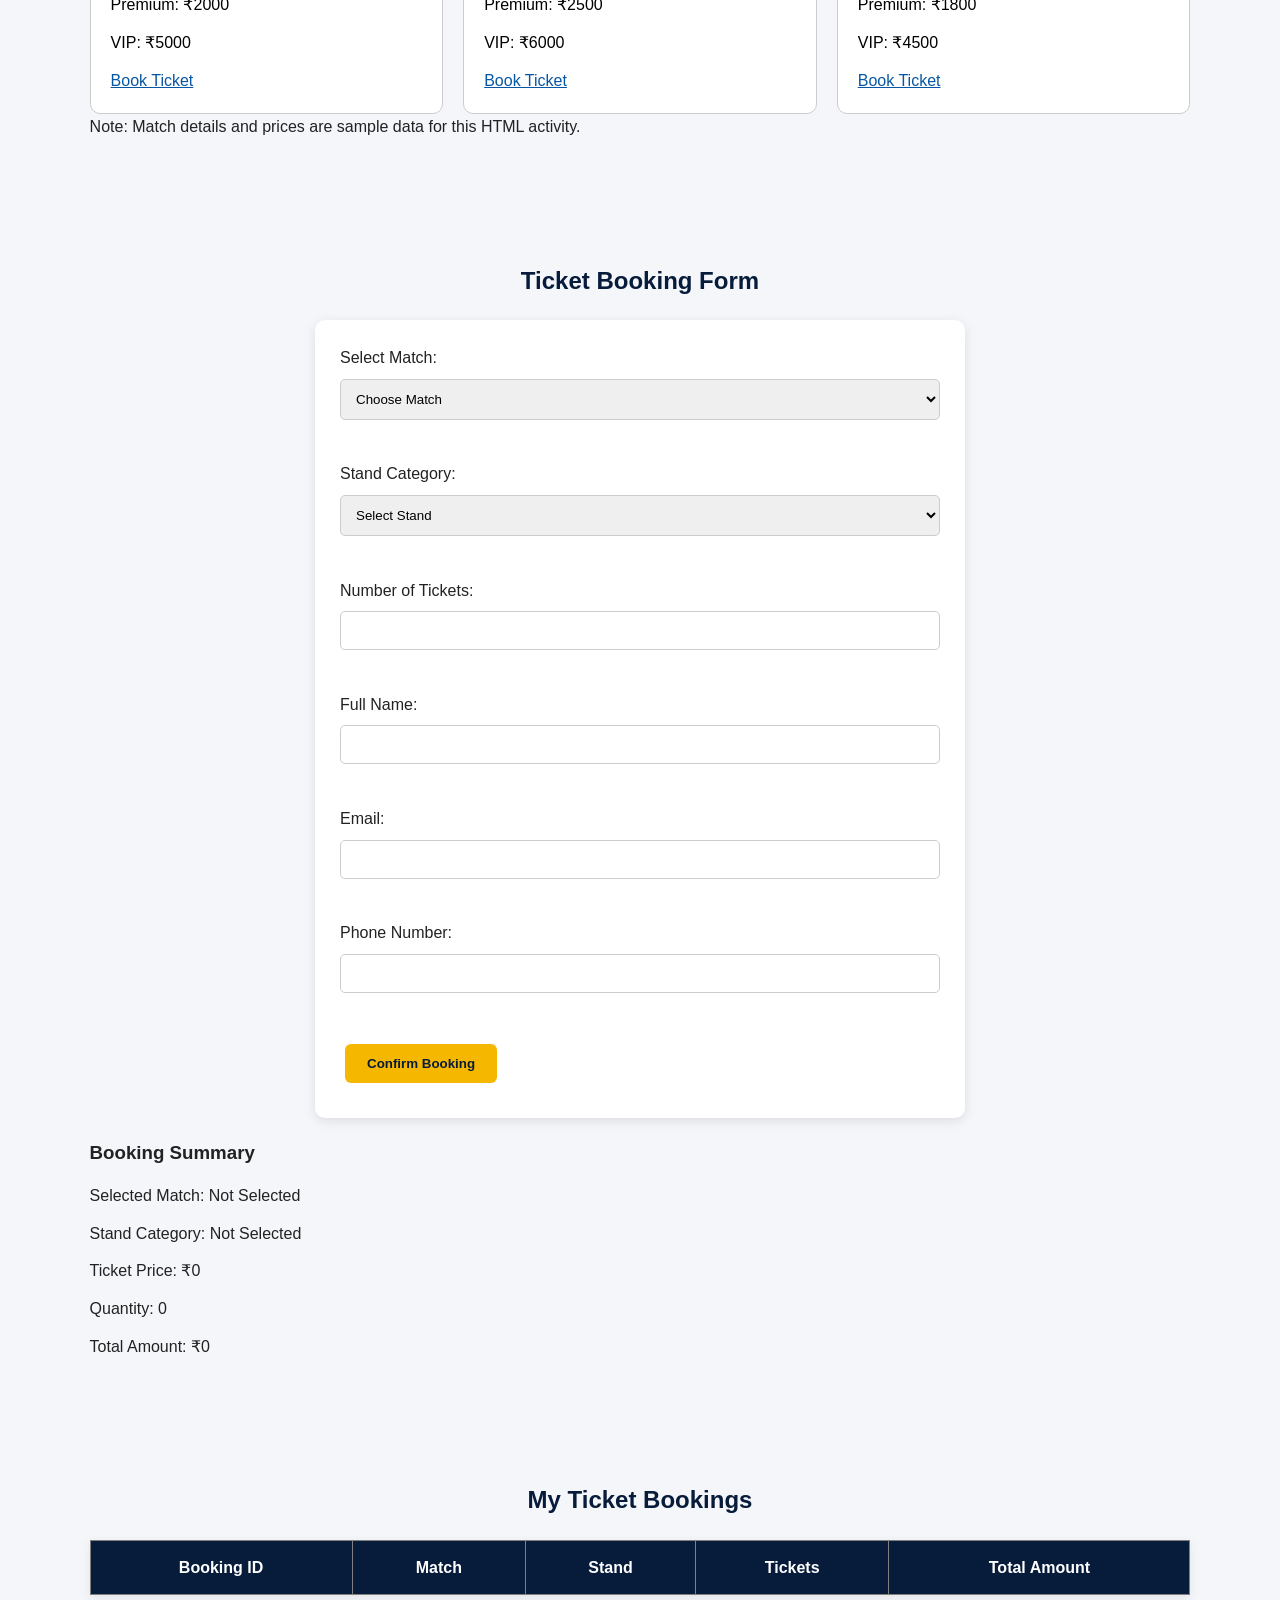
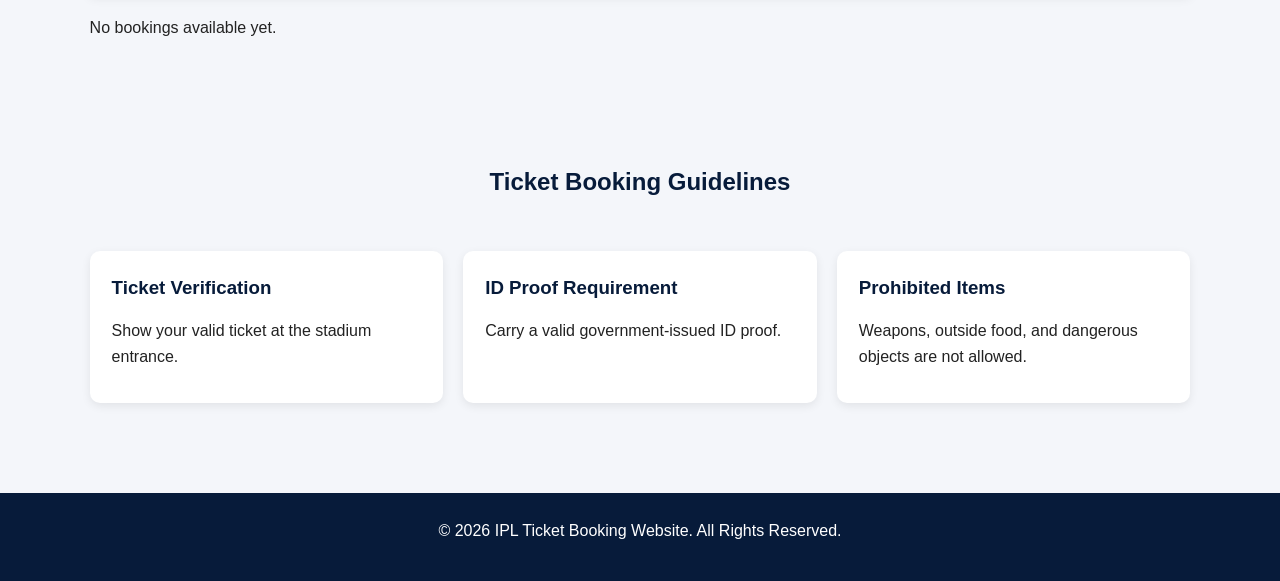
==== commit 146e3f72: "Complete Activity 8 responsive design" ====
--- a/index.html
+++ b/index.html
@@ -12,15 +12,23 @@
     
 
     <!-- Navigation Bar -->
-    <header>
-        <h1>IPL 2026</h1>
-        <nav>
-            <a href="#matches">Matches</a> |
-            <a href="#booking">Book Ticket</a> |
-            <a href="#mybookings">My Bookings</a> |
-            <a href="#guidelines">Guidelines</a>
-        </nav>
-    </header>
+     <header class="main-header">
+    <h1>IPL 2026</h1>
+
+    <button class="menu-toggle" id="menuToggle" aria-label="Toggle navigation">
+        ☰
+    </button>
+
+    <nav class="main-nav" id="mainNav">
+        <a href="#matches">Matches</a>
+        <a href="#booking">Book Ticket</a>
+        <a href="#mybookings">My Bookings</a>
+        <a href="#guidelines">Guidelines</a>
+    </nav>
+</header>
+
+
+
 
     <main>
 
@@ -78,55 +86,54 @@
                 <option>SRH</option>
             </select>
 
-            <table border="1">
-                <thead>
-                    <tr>
-                        <th>Match Number</th>
-                        <th>Teams</th>
-                        <th>Date & Time</th>
-                        <th>Venue</th>
-                        <th>General Price</th>
-                        <th>Premium Price</th>
-                        <th>VIP Price</th>
-                        <th>Action</th>
-                    </tr>
-                </thead>
-
-                <tbody>
-                    <tr>
-                        <td>1</td>
-                        <td>RCB vs CSK</td>
-                        <td>15-04-2026, 7:30 PM</td>
-                        <td>Bengaluru</td>
-                        <td>₹800</td>
-                        <td>₹2000</td>
-                        <td>₹5000</td>
-                        <td><a href="#booking">Book</a></td>
-                    </tr>
-
-                    <tr>
-                        <td>2</td>
-                        <td>MI vs KKR</td>
-                        <td>17-04-2026, 7:30 PM</td>
-                        <td>Mumbai</td>
-                        <td>₹1000</td>
-                        <td>₹2500</td>
-                        <td>₹6000</td>
-                        <td><a href="#booking">Book</a></td>
-                    </tr>
-
-                    <tr>
-                        <td>3</td>
-                        <td>SRH vs RCB</td>
-                        <td>19-04-2026, 7:30 PM</td>
-                        <td>Hyderabad</td>
-                        <td>₹700</td>
-                        <td>₹1800</td>
-                        <td>₹4500</td>
-                        <td><a href="#booking">Book</a></td>
-                    </tr>
-                </tbody>
-            </table>
+           
+<!-- Grid and List View Buttons -->
+<div class="view-controls">
+    <button id="gridView">Grid View</button>
+    <button id="listView">List View</button>
+</div>
+
+<!-- Match Cards -->
+<div class="match-grid" id="matchGrid">
+
+    <div class="match-card" data-team="RCB CSK">
+        <h3>Match 1</h3>
+        <h4>RCB vs CSK</h4>
+        <p>Date: 15-04-2026, 7:30 PM</p>
+        <p>Venue: Bengaluru</p>
+        <p>General: ₹800</p>
+        <p>Premium: ₹2000</p>
+        <p>VIP: ₹5000</p>
+        <a href="#booking">Book Ticket</a>
+    </div>
+
+    <div class="match-card" data-team="MI KKR">
+        <h3>Match 2</h3>
+        <h4>MI vs KKR</h4>
+        <p>Date: 17-04-2026, 7:30 PM</p>
+        <p>Venue: Mumbai</p>
+        <p>General: ₹1000</p>
+        <p>Premium: ₹2500</p>
+        <p>VIP: ₹6000</p>
+        <a href="#booking">Book Ticket</a>
+    </div>
+
+    <div class="match-card" data-team="SRH RCB">
+        <h3>Match 3</h3>
+        <h4>SRH vs RCB</h4>
+        <p>Date: 19-04-2026, 7:30 PM</p>
+        <p>Venue: Hyderabad</p>
+        <p>General: ₹700</p>
+        <p>Premium: ₹1800</p>
+        <p>VIP: ₹4500</p>
+        <a href="#booking">Book Ticket</a>
+    </div>
+
+</div>
+    
+
+
+                
 
             <p>Note: Match details and prices are sample data for this HTML activity.</p>
         </section>
--- a/styles.css
+++ b/styles.css
@@ -550,3 +550,117 @@
     visibility: visible;
     opacity: 1;
 }
+
+/* ACTIVITY 8 - RESPONSIVE NAVIGATION */
+
+.main-header {
+    display: flex;
+    justify-content: space-between;
+    align-items: center;
+    padding: 20px 40px;
+}
+
+.main-header h1 {
+    margin: 0;
+}
+
+.main-header .main-nav {
+    position: static;
+    width: auto;
+    display: flex;
+    align-items: center;
+    gap: 25px;
+    padding: 0;
+    background: none;
+    box-shadow: none;
+}
+
+.main-header .main-nav a {
+    margin: 0;
+    color: white;
+}
+
+.menu-toggle {
+    display: none;
+}
+
+/* Activity 8 - Mobile Navigation */
+
+@media (max-width: 768px) {
+    .main-header {
+        flex-wrap: wrap;
+        padding: 15px 20px;
+    }
+
+    .menu-toggle {
+        display: block;
+    }
+
+    .main-header .main-nav {
+        display: none;
+        flex-direction: column;
+        width: 100%;
+        gap: 15px;
+        padding-top: 20px;
+    }
+
+    .main-header .main-nav.active {
+        display: flex;
+    }
+}
+
+/* Activity 8 - Match Cards Grid */
+
+.match-grid {
+    display: grid;
+    grid-template-columns: repeat(3, 1fr);
+    gap: 20px;
+    margin-top: 20px;
+}
+
+.match-card {
+    padding: 20px;
+    border: 1px solid #ccc;
+    border-radius: 10px;
+    background-color: white;
+    color: black;
+}
+
+/* Guidelines Grid */
+
+#guidelines {
+    display: grid;
+    grid-template-columns: repeat(3, 1fr);
+    gap: 20px;
+}
+
+#guidelines h2 {
+    grid-column: 1 / -1;
+}
+
+/* Activity 8 - Responsive Grid Layout */
+
+@media (max-width: 900px) {
+    .match-grid {
+        grid-template-columns: repeat(2, 1fr);
+    }
+
+    #guidelines {
+        grid-template-columns: repeat(2, 1fr);
+    }
+}
+
+@media (max-width: 600px) {
+    .match-grid {
+        grid-template-columns: 1fr;
+    }
+
+    #guidelines {
+        grid-template-columns: 1fr;
+    }
+}
+
+/* Activity 8 - List View */
+.match-grid.list-view {
+    grid-template-columns: 1fr;
+}
